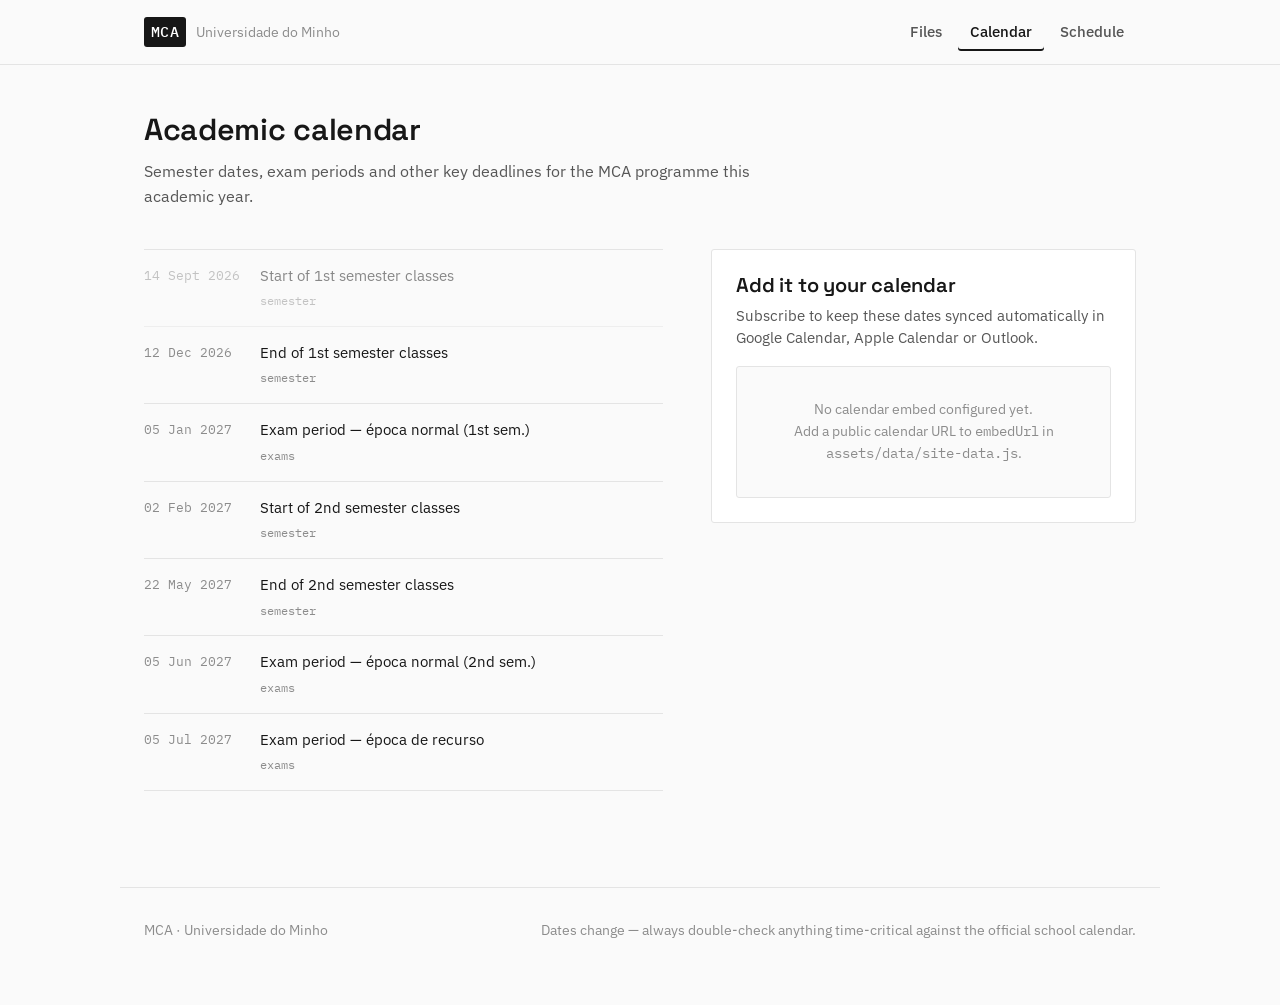
==== calendar.html @ d2ee6ab4 "feat: initial commit what :  - started the repo with initial code  why :  - so that the main bas" ====
<!doctype html>
<html lang="en">
<head>
<meta charset="utf-8">
<meta name="viewport" content="width=device-width, initial-scale=1">
<title>Calendar · MCA</title>
<meta name="description" content="Key academic dates for the MCA programme at Universidade do Minho.">
<link rel="stylesheet" href="assets/style.css">
</head>
<body>

<header class="topbar">
  <div class="topbar-inner">
    <a class="brand" href="index.html">
      <span class="brand-mark">MCA</span>
      <span class="brand-name">Universidade do Minho</span>
    </a>
    <nav aria-label="Primary">
      <ul class="nav-links">
        <li><a href="index.html">Files</a></li>
        <li><a href="calendar.html">Calendar</a></li>
        <li><a href="schedule.html">Schedule</a></li>
      </ul>
    </nav>
  </div>
</header>

<main>
  <div class="page-head">
    <h1>Academic calendar</h1>
    <p>Semester dates, exam periods and other key deadlines for the MCA programme this academic year.</p>
  </div>

  <div class="layout-split">
    <div>
      <div class="date-list" id="date-list-root" aria-label="Key dates"></div>
    </div>

    <aside class="embed-card">
      <h2>Add it to your calendar</h2>
      <p>Subscribe to keep these dates synced automatically in Google Calendar, Apple Calendar or Outlook.</p>
      <div class="embed-slot" id="calendar-embed-slot"></div>
    </aside>
  </div>
</main>

<footer class="site-footer">
  <span>MCA · Universidade do Minho</span>
  <span>Dates change — always double-check anything time-critical against the official school calendar.</span>
</footer>

<script src="assets/data/site-data.js"></script>
<script src="assets/main.js"></script>
</body>
</html>
---- assets/style.css ----
/* ==========================================================================
   MCA @ Universidade do Minho — shared stylesheet
   Monochrome, content-first, docs-site aesthetic.
   ========================================================================== */

@import url('https://fonts.googleapis.com/css2?family=Space+Grotesk:wght@500;600;700&family=IBM+Plex+Sans:wght@400;500;600&family=IBM+Plex+Mono:wght@400;500&display=swap');

:root {
  /* Color */
  --paper: #fafafa;
  --surface: #ffffff;
  --ink: #171717;
  --ink-soft: #565656;
  --ink-faint: #8c8c8c;
  --line: #e4e4e4;
  --line-strong: #cfcfcf;
  --accent: #171717;
  --accent-contrast: #ffffff;
  --focus: #1a5fb4;

  /* Type */
  --font-display: 'Space Grotesk', 'IBM Plex Sans', sans-serif;
  --font-body: 'IBM Plex Sans', -apple-system, BlinkMacSystemFont, sans-serif;
  --font-mono: 'IBM Plex Mono', ui-monospace, SFMono-Regular, Menlo, monospace;

  /* Layout */
  --content-width: 760px;
  --wide-width: 1040px;
  --nav-height: 64px;
  --radius: 3px;
}

* {
  box-sizing: border-box;
}

html {
  -webkit-text-size-adjust: 100%;
}

body {
  margin: 0;
  background: var(--paper);
  color: var(--ink);
  font-family: var(--font-body);
  font-size: 16px;
  line-height: 1.55;
  -webkit-font-smoothing: antialiased;
}

h1, h2, h3 {
  font-family: var(--font-display);
  font-weight: 600;
  line-height: 1.15;
  margin: 0;
  letter-spacing: -0.01em;
}

h1 { font-size: 1.9rem; }
h2 { font-size: 1.25rem; }
h3 { font-size: 1rem; }

p {
  margin: 0 0 1em;
  color: var(--ink-soft);
  max-width: 62ch;
}

a {
  color: var(--ink);
  text-decoration-color: var(--line-strong);
  text-underline-offset: 3px;
}

a:hover {
  text-decoration-color: currentColor;
}

a:focus-visible,
button:focus-visible,
[tabindex]:focus-visible {
  outline: 2px solid var(--focus);
  outline-offset: 2px;
}

button {
  font-family: inherit;
}

code, .mono {
  font-family: var(--font-mono);
}

@media (prefers-reduced-motion: reduce) {
  * {
    animation-duration: 0.001ms !important;
    animation-iteration-count: 1 !important;
    transition-duration: 0.001ms !important;
  }
}

/* ---------------------------------------------------------------------- */
/* Top navigation                                                          */
/* ---------------------------------------------------------------------- */

.topbar {
  position: sticky;
  top: 0;
  z-index: 20;
  background: rgba(250, 250, 250, 0.92);
  backdrop-filter: saturate(180%) blur(6px);
  border-bottom: 1px solid var(--line);
}

.topbar-inner {
  max-width: var(--wide-width);
  margin: 0 auto;
  height: var(--nav-height);
  padding: 0 24px;
  display: flex;
  align-items: center;
  justify-content: space-between;
  gap: 24px;
}

.brand {
  display: flex;
  align-items: baseline;
  gap: 10px;
  text-decoration: none;
  color: var(--ink);
  white-space: nowrap;
}

.brand-mark {
  font-family: var(--font-mono);
  font-weight: 500;
  font-size: 0.95rem;
  background: var(--ink);
  color: var(--accent-contrast);
  padding: 3px 7px;
  border-radius: var(--radius);
  letter-spacing: 0.02em;
}

.brand-name {
  font-size: 0.85rem;
  color: var(--ink-faint);
  display: none;
}

@media (min-width: 560px) {
  .brand-name { display: inline; }
}

.nav-links {
  display: flex;
  gap: 4px;
  list-style: none;
  margin: 0;
  padding: 0;
}

.nav-links a {
  display: block;
  padding: 8px 12px;
  font-size: 0.92rem;
  font-weight: 500;
  color: var(--ink-soft);
  text-decoration: none;
  border-radius: var(--radius);
}

.nav-links a:hover {
  color: var(--ink);
  background: var(--line);
}

.nav-links a[aria-current="page"] {
  color: var(--ink);
  box-shadow: inset 0 -2px 0 var(--ink);
}

/* ---------------------------------------------------------------------- */
/* Page shell                                                              */
/* ---------------------------------------------------------------------- */

main {
  max-width: var(--wide-width);
  margin: 0 auto;
  padding: 48px 24px 96px;
}

.page-head {
  max-width: var(--content-width);
  margin-bottom: 40px;
}

.page-head h1 {
  margin-bottom: 10px;
}

.page-head p {
  margin: 0;
  font-size: 1.02rem;
}

.section-divider {
  border: none;
  border-top: 1px solid var(--line);
  margin: 40px 0;
}

footer.site-footer {
  max-width: var(--wide-width);
  margin: 0 auto;
  padding: 32px 24px 64px;
  color: var(--ink-faint);
  font-size: 0.85rem;
  display: flex;
  flex-wrap: wrap;
  gap: 8px 16px;
  justify-content: space-between;
  border-top: 1px solid var(--line);
}

footer.site-footer a {
  color: var(--ink-faint);
}

/* ---------------------------------------------------------------------- */
/* Buttons                                                                 */
/* ---------------------------------------------------------------------- */

.btn {
  display: inline-flex;
  align-items: center;
  gap: 8px;
  padding: 11px 18px;
  border-radius: var(--radius);
  font-size: 0.95rem;
  font-weight: 500;
  text-decoration: none;
  border: 1px solid var(--ink);
  cursor: pointer;
  transition: background 0.15s ease, color 0.15s ease;
}

.btn-primary {
  background: var(--ink);
  color: var(--accent-contrast);
}

.btn-primary:hover {
  background: #333;
}

.btn-secondary {
  background: transparent;
  color: var(--ink);
  border-color: var(--line-strong);
}

.btn-secondary:hover {
  border-color: var(--ink);
  background: var(--surface);
}

/* ---------------------------------------------------------------------- */
/* Year switch (segmented control)                                        */
/* ---------------------------------------------------------------------- */

.year-switch {
  display: inline-flex;
  border: 1px solid var(--line-strong);
  border-radius: var(--radius);
  overflow: hidden;
  flex-shrink: 0;
}

.year-switch button {
  background: var(--surface);
  border: none;
  padding: 8px 16px;
  font-size: 0.88rem;
  font-weight: 500;
  color: var(--ink-soft);
  cursor: pointer;
}

.year-switch button + button {
  border-left: 1px solid var(--line-strong);
}

.year-switch button[aria-pressed="true"] {
  background: var(--ink);
  color: var(--accent-contrast);
}

.page-head-row {
  display: flex;
  align-items: flex-end;
  justify-content: space-between;
  gap: 20px;
  flex-wrap: wrap;
}

/* ---------------------------------------------------------------------- */
/* Files page                                                              */
/* ---------------------------------------------------------------------- */

.semester-block + .semester-block {
  margin-top: 36px;
}

.semester-title {
  font-family: var(--font-mono);
  font-size: 0.8rem;
  text-transform: none;
  color: var(--ink-faint);
  letter-spacing: 0.03em;
  margin-bottom: 14px;
  padding-bottom: 8px;
  border-bottom: 1px solid var(--line);
}

.subject {
  border-bottom: 1px solid var(--line);
}

.subject-toggle {
  width: 100%;
  display: flex;
  align-items: center;
  justify-content: space-between;
  gap: 16px;
  background: none;
  border: none;
  padding: 16px 4px;
  text-align: left;
  cursor: pointer;
  color: var(--ink);
}

.subject-toggle:hover .subject-name {
  color: var(--ink);
}

.subject-name {
  font-family: var(--font-display);
  font-weight: 600;
  font-size: 1rem;
}

.subject-meta {
  display: flex;
  align-items: center;
  gap: 12px;
  color: var(--ink-faint);
  font-size: 0.82rem;
  font-family: var(--font-mono);
}

.subject-chevron {
  width: 9px;
  height: 9px;
  border-right: 1.5px solid var(--ink-faint);
  border-bottom: 1.5px solid var(--ink-faint);
  transform: rotate(-45deg);
  transition: transform 0.18s ease;
  flex-shrink: 0;
}

.subject[data-open="true"] .subject-chevron {
  transform: rotate(45deg);
}

.subject-files {
  overflow: hidden;
  max-height: 0;
  transition: max-height 0.22s ease;
}

.subject[data-open="true"] .subject-files {
  max-height: 1200px;
}

.file-row {
  display: flex;
  align-items: center;
  gap: 14px;
  padding: 10px 4px 10px 4px;
  text-decoration: none;
  color: var(--ink);
  border-top: 1px solid var(--line);
}

.file-row:hover {
  background: var(--surface);
}

.file-ext {
  font-family: var(--font-mono);
  font-size: 0.72rem;
  color: var(--ink-faint);
  border: 1px solid var(--line-strong);
  border-radius: var(--radius);
  padding: 2px 6px;
  flex-shrink: 0;
  min-width: 38px;
  text-align: center;
}

.file-name {
  flex: 1;
  font-size: 0.94rem;
}

.file-size {
  font-family: var(--font-mono);
  font-size: 0.78rem;
  color: var(--ink-faint);
  flex-shrink: 0;
}

.empty-state {
  border: 1px dashed var(--line-strong);
  border-radius: var(--radius);
  padding: 40px 28px;
  color: var(--ink-soft);
  max-width: var(--content-width);
}

.empty-state h3 {
  margin-bottom: 8px;
}

.empty-state p:last-child {
  margin-bottom: 0;
}

/* ---------------------------------------------------------------------- */
/* Calendar page                                                          */
/* ---------------------------------------------------------------------- */

.layout-split {
  display: grid;
  grid-template-columns: 1fr;
  gap: 48px;
}

@media (min-width: 860px) {
  .layout-split {
    grid-template-columns: 1.1fr 0.9fr;
  }
}

.date-list {
  border-top: 1px solid var(--line);
}

.date-row {
  display: flex;
  gap: 20px;
  padding: 14px 0;
  border-bottom: 1px solid var(--line);
}

.date-row time {
  font-family: var(--font-mono);
  font-size: 0.82rem;
  color: var(--ink-faint);
  flex-shrink: 0;
  width: 96px;
  padding-top: 2px;
}

.date-row .date-label {
  font-size: 0.95rem;
}

.date-row .date-tag {
  display: inline-block;
  margin-top: 4px;
  font-size: 0.74rem;
  font-family: var(--font-mono);
  color: var(--ink-faint);
}

.embed-card {
  border: 1px solid var(--line);
  border-radius: var(--radius);
  background: var(--surface);
  padding: 24px;
  height: fit-content;
}

.embed-card h2 {
  margin-bottom: 8px;
}

.embed-card p {
  font-size: 0.92rem;
}

.embed-slot {
  margin-top: 16px;
  border: 1px solid var(--line);
  border-radius: var(--radius);
  overflow: hidden;
  background: var(--paper);
}

.embed-slot iframe {
  display: block;
  width: 100%;
  height: 420px;
  border: none;
}

.embed-placeholder {
  padding: 32px 20px;
  text-align: center;
  color: var(--ink-faint);
  font-size: 0.88rem;
}

/* ---------------------------------------------------------------------- */
/* Schedule page                                                          */
/* ---------------------------------------------------------------------- */

.schedule-cta {
  display: flex;
  align-items: center;
  gap: 16px;
  flex-wrap: wrap;
  margin-bottom: 28px;
}

.device-frame {
  border: 1px solid var(--line);
  border-radius: 6px;
  background: var(--surface);
  overflow: hidden;
}

.device-frame-bar {
  display: flex;
  align-items: center;
  gap: 6px;
  padding: 10px 12px;
  border-bottom: 1px solid var(--line);
}

.device-frame-bar span {
  width: 8px;
  height: 8px;
  border-radius: 50%;
  background: var(--line-strong);
}

.device-frame-url {
  margin-left: 8px;
  font-family: var(--font-mono);
  font-size: 0.76rem;
  color: var(--ink-faint);
}

.device-frame iframe {
  width: 100%;
  height: 720px;
  border: none;
  display: block;
}

.frame-note {
  margin-top: 12px;
  font-size: 0.85rem;
  color: var(--ink-faint);
}

.steps-list {
  list-style: none;
  margin: 0;
  padding: 0;
  counter-reset: step;
  max-width: var(--content-width);
}

.steps-list li {
  counter-increment: step;
  position: relative;
  padding: 0 0 20px 36px;
  border-left: 1px solid var(--line);
  margin-left: 10px;
  color: var(--ink-soft);
  font-size: 0.94rem;
}

.steps-list li:last-child {
  border-left-color: transparent;
  padding-bottom: 0;
}

.steps-list li::before {
  content: counter(step);
  position: absolute;
  left: -10px;
  top: -2px;
  width: 20px;
  height: 20px;
  border-radius: 50%;
  background: var(--paper);
  border: 1px solid var(--line-strong);
  color: var(--ink);
  font-family: var(--font-mono);
  font-size: 0.72rem;
  display: flex;
  align-items: center;
  justify-content: center;
}

.steps-list strong {
  color: var(--ink);
}

/* ---------------------------------------------------------------------- */
/* Utility                                                                 */
/* ---------------------------------------------------------------------- */

.visually-hidden {
  position: absolute;
  width: 1px;
  height: 1px;
  overflow: hidden;
  clip: rect(0 0 0 0);
  white-space: nowrap;
}

.external-icon {
  font-size: 0.8em;
}
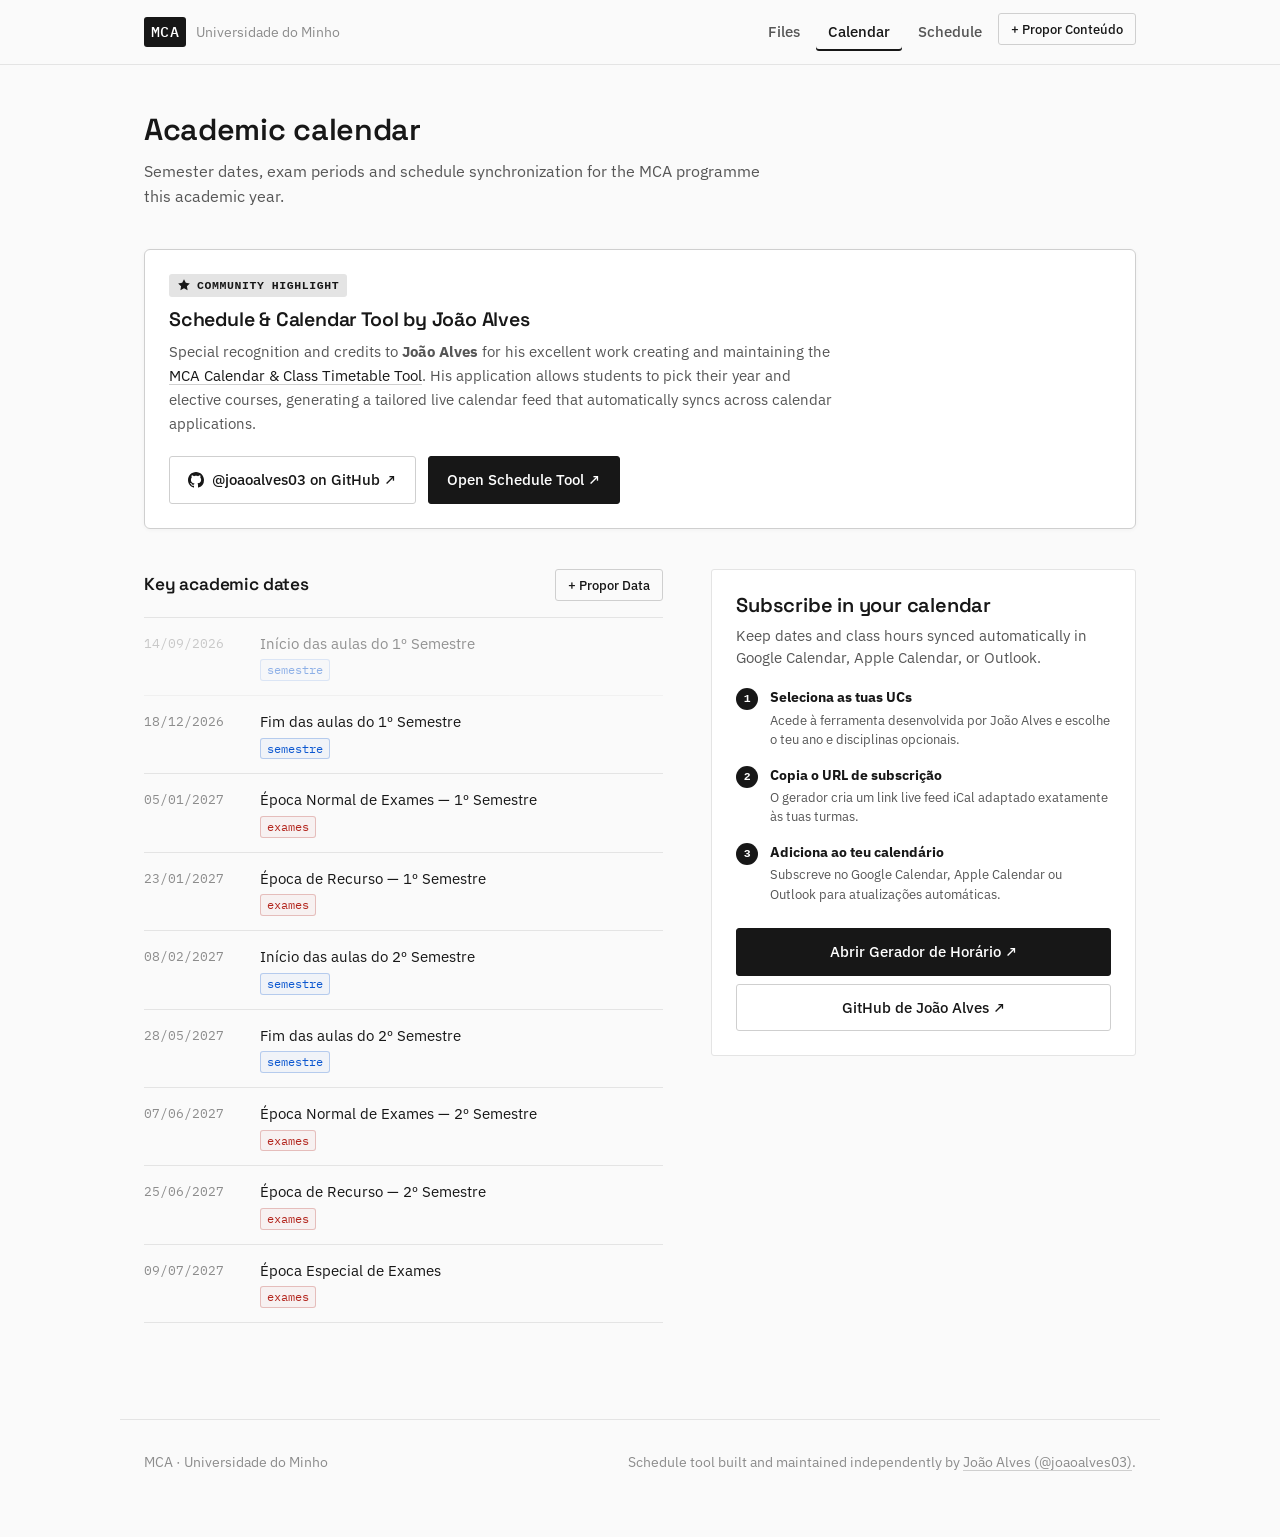
==== commit 91f9699d: "feat: restructure study materials, polish UI, credit João Alves and configure PR contribution rules" ====
--- a/calendar.html
+++ b/calendar.html
@@ -4,7 +4,8 @@
 <meta charset="utf-8">
 <meta name="viewport" content="width=device-width, initial-scale=1">
 <title>Calendar · MCA</title>
-<meta name="description" content="Key academic dates for the MCA programme at Universidade do Minho.">
+<meta name="description" content="Key academic dates and schedule subscription for the MCA programme at Universidade do Minho.">
+<link rel="icon" type="image/svg+xml" href="assets/favicon.svg">
 <link rel="stylesheet" href="assets/style.css">
 </head>
 <body>
@@ -20,6 +21,7 @@
         <li><a href="index.html">Files</a></li>
         <li><a href="calendar.html">Calendar</a></li>
         <li><a href="schedule.html">Schedule</a></li>
+        <li><button type="button" class="btn btn-secondary btn-sm nav-contribute-btn" data-open-contribute="date">+ Propor Conteúdo</button></li>
       </ul>
     </nav>
   </div>
@@ -28,17 +30,51 @@
 <main>
   <div class="page-head">
     <h1>Academic calendar</h1>
-    <p>Semester dates, exam periods and other key deadlines for the MCA programme this academic year.</p>
+    <p>Semester dates, exam periods and schedule synchronization for the MCA programme this academic year.</p>
   </div>
+
+  <section class="credit-banner" aria-label="Credits and Tools">
+    <div class="credit-badge">
+      <svg width="14" height="14" viewBox="0 0 24 24" fill="currentColor" aria-hidden="true">
+        <path d="M12 2l3.09 6.26L22 9.27l-5 4.87 1.18 6.88L12 17.77l-6.18 3.25L7 14.14 2 9.27l6.91-1.01L12 2z"/>
+      </svg>
+      <span>Community Highlight</span>
+    </div>
+    <div class="credit-body">
+      <div class="credit-text">
+        <h2>Schedule &amp; Calendar Tool by João Alves</h2>
+        <p>
+          Special recognition and credits to <strong>João Alves</strong> for his excellent work creating and maintaining the 
+          <a href="https://mca.jalves.dev/calendar" target="_blank" rel="noopener">MCA Calendar &amp; Class Timetable Tool</a>. 
+          His application allows students to pick their year and elective courses, generating a tailored live calendar feed that automatically syncs across calendar applications.
+        </p>
+      </div>
+      <div class="credit-actions">
+        <a class="btn btn-secondary github-btn" href="https://github.com/joaoalves03" target="_blank" rel="noopener">
+          <svg class="github-icon" viewBox="0 0 24 24" width="16" height="16" fill="currentColor" aria-hidden="true">
+            <path d="M12 0C5.37 0 0 5.37 0 12c0 5.31 3.435 9.795 8.205 11.385.6.105.825-.255.825-.57 0-.285-.015-1.23-.015-2.235-3.015.555-3.795-.735-4.035-1.41-.135-.345-.72-1.41-1.23-1.695-.42-.225-1.02-.78-.015-.795.945-.015 1.62.87 1.845 1.23 1.08 1.815 2.805 1.305 3.495.99.105-.78.42-1.305.765-1.605-2.67-.3-5.46-1.335-5.46-5.925 0-1.305.465-2.385 1.23-3.225-.12-.3-.54-1.53.12-3.18 0 0 1.005-.315 3.3 1.23.96-.27 1.98-.405 3-.405s2.04.135 3 .405c2.295-1.56 3.3-1.23 3.3-1.23.66 1.65.24 2.88.12 3.18.765.84 1.23 1.905 1.23 3.225 0 4.605-2.805 5.625-5.475 5.925.435.375.81 1.095.81 2.22 0 1.605-.015 2.895-.015 3.3 0 .315.225.69.825.57A12.02 12.02 0 0024 12c0-6.63-5.37-12-12-12z"/>
+          </svg>
+          <span>@joaoalves03 on GitHub ↗</span>
+        </a>
+        <a class="btn btn-primary" href="schedule.html">
+          <span>Open Schedule Tool ↗</span>
+        </a>
+      </div>
+    </div>
+  </section>
 
   <div class="layout-split">
     <div>
+      <div style="display:flex; justify-content:space-between; align-items:center; margin-bottom:16px;">
+        <h2 class="section-subtitle" style="margin-bottom:0;">Key academic dates</h2>
+        <button type="button" class="btn btn-secondary btn-sm" data-open-contribute="date">+ Propor Data</button>
+      </div>
       <div class="date-list" id="date-list-root" aria-label="Key dates"></div>
     </div>
 
     <aside class="embed-card">
-      <h2>Add it to your calendar</h2>
-      <p>Subscribe to keep these dates synced automatically in Google Calendar, Apple Calendar or Outlook.</p>
+      <h2>Subscribe in your calendar</h2>
+      <p>Keep dates and class hours synced automatically in Google Calendar, Apple Calendar, or Outlook.</p>
       <div class="embed-slot" id="calendar-embed-slot"></div>
     </aside>
   </div>
@@ -46,7 +82,7 @@
 
 <footer class="site-footer">
   <span>MCA · Universidade do Minho</span>
-  <span>Dates change — always double-check anything time-critical against the official school calendar.</span>
+  <span>Schedule tool built and maintained independently by <a href="https://github.com/joaoalves03" target="_blank" rel="noopener">João Alves (@joaoalves03)</a>.</span>
 </footer>
 
 <script src="assets/data/site-data.js"></script>
--- a/assets/style.css
+++ b/assets/style.css
@@ -266,6 +266,11 @@
   background: var(--surface);
 }
 
+.btn-sm {
+  padding: 6px 12px;
+  font-size: 0.84rem;
+}
+
 /* ---------------------------------------------------------------------- */
 /* Year switch (segmented control)                                        */
 /* ---------------------------------------------------------------------- */
@@ -305,23 +310,109 @@
   flex-wrap: wrap;
 }
 
+.files-controls {
+  display: flex;
+  flex-wrap: wrap;
+  gap: 12px;
+  align-items: center;
+  justify-content: space-between;
+  margin-top: 24px;
+}
+
+.search-box {
+  position: relative;
+  flex: 1 1 260px;
+  max-width: 440px;
+}
+
+.search-box input {
+  width: 100%;
+  padding: 8px 36px 8px 36px;
+  border: 1px solid var(--line-strong);
+  border-radius: var(--radius);
+  background: var(--surface);
+  color: var(--ink);
+  font-family: var(--font-body);
+  font-size: 0.9rem;
+  transition: border-color 0.15s ease, box-shadow 0.15s ease;
+}
+
+.search-box input:focus {
+  border-color: var(--ink);
+  outline: none;
+  box-shadow: 0 0 0 2px rgba(23, 23, 23, 0.08);
+}
+
+.search-icon {
+  position: absolute;
+  left: 11px;
+  top: 50%;
+  transform: translateY(-50%);
+  color: var(--ink-faint);
+  pointer-events: none;
+}
+
+.clear-search-btn {
+  position: absolute;
+  right: 10px;
+  top: 50%;
+  transform: translateY(-50%);
+  background: none;
+  border: none;
+  color: var(--ink-faint);
+  font-size: 0.9rem;
+  cursor: pointer;
+  padding: 4px;
+  border-radius: 50%;
+}
+
+.clear-search-btn:hover {
+  color: var(--ink);
+}
+
+.controls-actions {
+  display: flex;
+  align-items: center;
+  gap: 10px;
+}
+
+.search-status {
+  margin-top: 14px;
+  font-size: 0.86rem;
+  color: var(--ink-soft);
+  display: flex;
+  align-items: center;
+  gap: 12px;
+}
+
+.btn-clear-inline {
+  background: none;
+  border: none;
+  text-decoration: underline;
+  color: var(--ink);
+  font-size: 0.84rem;
+  cursor: pointer;
+  padding: 0;
+}
+
 /* ---------------------------------------------------------------------- */
 /* Files page                                                              */
 /* ---------------------------------------------------------------------- */
 
 .semester-block + .semester-block {
-  margin-top: 36px;
+  margin-top: 40px;
 }
 
 .semester-title {
   font-family: var(--font-mono);
-  font-size: 0.8rem;
-  text-transform: none;
-  color: var(--ink-faint);
-  letter-spacing: 0.03em;
+  font-size: 0.82rem;
+  font-weight: 600;
+  text-transform: uppercase;
+  color: var(--ink-soft);
+  letter-spacing: 0.05em;
   margin-bottom: 14px;
   padding-bottom: 8px;
-  border-bottom: 1px solid var(--line);
+  border-bottom: 1px solid var(--line-strong);
 }
 
 .subject {
@@ -336,7 +427,7 @@
   gap: 16px;
   background: none;
   border: none;
-  padding: 16px 4px;
+  padding: 16px 4px 12px;
   text-align: left;
   cursor: pointer;
   color: var(--ink);
@@ -344,12 +435,30 @@
 
 .subject-toggle:hover .subject-name {
   color: var(--ink);
+}
+
+.subject-title-area {
+  display: flex;
+  align-items: center;
+  gap: 10px;
+  flex-wrap: wrap;
+}
+
+.subject-code-pill {
+  font-family: var(--font-mono);
+  font-size: 0.72rem;
+  font-weight: 600;
+  padding: 2px 7px;
+  background: var(--line);
+  color: var(--ink);
+  border-radius: var(--radius);
+  letter-spacing: 0.04em;
 }
 
 .subject-name {
   font-family: var(--font-display);
   font-weight: 600;
-  font-size: 1rem;
+  font-size: 1.02rem;
 }
 
 .subject-meta {
@@ -375,24 +484,67 @@
   transform: rotate(45deg);
 }
 
+.subject-desc {
+  margin: 0 0 14px 4px;
+  font-size: 0.88rem;
+  color: var(--ink-faint);
+  max-width: 70ch;
+  line-height: 1.45;
+}
+
 .subject-files {
   overflow: hidden;
   max-height: 0;
-  transition: max-height 0.22s ease;
+  transition: max-height 0.25s ease;
 }
 
 .subject[data-open="true"] .subject-files {
-  max-height: 1200px;
+  max-height: none;
+  padding-bottom: 16px;
+}
+
+.category-section {
+  margin-top: 14px;
+  border-top: 1px dashed var(--line);
+  padding-top: 8px;
+}
+
+.category-section:first-child {
+  border-top: none;
+  padding-top: 0;
+  margin-top: 0;
+}
+
+.category-heading {
+  font-family: var(--font-mono);
+  font-size: 0.74rem;
+  font-weight: 600;
+  text-transform: uppercase;
+  letter-spacing: 0.05em;
+  color: var(--ink-faint);
+  padding: 6px 4px 4px;
+}
+
+.category-count {
+  font-weight: 400;
+  opacity: 0.8;
+}
+
+.category-files {
+  display: flex;
+  flex-direction: column;
 }
 
 .file-row {
   display: flex;
   align-items: center;
   gap: 14px;
-  padding: 10px 4px 10px 4px;
+  padding: 9px 6px;
   text-decoration: none;
   color: var(--ink);
   border-top: 1px solid var(--line);
+  border-radius: var(--radius);
+  transition: background 0.12s ease;
 }
 
 .file-row:hover {
@@ -402,18 +554,62 @@
 .file-ext {
   font-family: var(--font-mono);
   font-size: 0.72rem;
-  color: var(--ink-faint);
+  font-weight: 500;
+  color: var(--ink-soft);
   border: 1px solid var(--line-strong);
   border-radius: var(--radius);
   padding: 2px 6px;
   flex-shrink: 0;
-  min-width: 38px;
+  min-width: 44px;
   text-align: center;
+  text-transform: uppercase;
+}
+
+.file-ext.ext-pdf {
+  color: #b3261e;
+  border-color: rgba(179, 38, 30, 0.25);
+  background: rgba(179, 38, 30, 0.04);
+}
+
+.file-ext.ext-zip {
+  color: #b26a00;
+  border-color: rgba(178, 106, 0, 0.25);
+  background: rgba(178, 106, 0, 0.04);
+}
+
+.file-ext.ext-c, .file-ext.ext-cpp, .file-ext.ext-cu, .file-ext.ext-h {
+  color: #0b57d0;
+  border-color: rgba(11, 87, 208, 0.25);
+  background: rgba(11, 87, 208, 0.04);
+}
+
+.file-ext.ext-py, .file-ext.ext-ipynb {
+  color: #1b806a;
+  border-color: rgba(27, 128, 106, 0.25);
+  background: rgba(27, 128, 106, 0.04);
+}
+
+.file-ext.ext-m {
+  color: #d9531e;
+  border-color: rgba(217, 83, 30, 0.25);
+  background: rgba(217, 83, 30, 0.04);
 }
 
 .file-name {
   flex: 1;
-  font-size: 0.94rem;
+  font-size: 0.92rem;
+  word-break: break-word;
+}
+
+.file-category-badge {
+  font-family: var(--font-mono);
+  font-size: 0.68rem;
+  color: var(--ink-faint);
+  background: var(--paper);
+  border: 1px solid var(--line);
+  border-radius: var(--radius);
+  padding: 1px 6px;
+  white-space: nowrap;
 }
 
 .file-size {
@@ -421,6 +617,19 @@
   font-size: 0.78rem;
   color: var(--ink-faint);
   flex-shrink: 0;
+}
+
+.file-download-icon {
+  font-size: 0.88rem;
+  color: var(--ink-faint);
+  opacity: 0;
+  transition: opacity 0.15s ease, transform 0.15s ease;
+  flex-shrink: 0;
+}
+
+.file-row:hover .file-download-icon {
+  opacity: 1;
+  transform: translateY(1px);
 }
 
 .empty-state {
@@ -429,6 +638,7 @@
   padding: 40px 28px;
   color: var(--ink-soft);
   max-width: var(--content-width);
+  margin-top: 24px;
 }
 
 .empty-state h3 {
@@ -440,8 +650,94 @@
 }
 
 /* ---------------------------------------------------------------------- */
-/* Calendar page                                                          */
-/* ---------------------------------------------------------------------- */
+/* Calendar page & Community Credits                                      */
+/* ---------------------------------------------------------------------- */
+
+.credit-banner {
+  border: 1px solid var(--line-strong);
+  border-radius: 6px;
+  background: var(--surface);
+  padding: 24px;
+  margin-bottom: 40px;
+  box-shadow: 0 1px 4px rgba(0, 0, 0, 0.04);
+}
+
+.credit-badge {
+  display: inline-flex;
+  align-items: center;
+  gap: 6px;
+  font-family: var(--font-mono);
+  font-size: 0.72rem;
+  font-weight: 600;
+  text-transform: uppercase;
+  letter-spacing: 0.05em;
+  background: var(--line);
+  color: var(--ink);
+  padding: 3px 8px;
+  border-radius: var(--radius);
+  margin-bottom: 12px;
+}
+
+.credit-body {
+  display: flex;
+  flex-direction: column;
+  gap: 16px;
+}
+
+.credit-text h2 {
+  font-size: 1.22rem;
+  margin-bottom: 8px;
+}
+
+.credit-text p {
+  margin: 0;
+  font-size: 0.94rem;
+  line-height: 1.6;
+  max-width: 75ch;
+}
+
+.credit-actions {
+  display: flex;
+  flex-wrap: wrap;
+  align-items: center;
+  gap: 12px;
+  margin-top: 4px;
+}
+
+.github-btn {
+  display: inline-flex;
+  align-items: center;
+  gap: 8px;
+}
+
+.github-icon {
+  flex-shrink: 0;
+}
+
+.author-attribution {
+  display: inline-flex;
+  align-items: center;
+  gap: 8px;
+  font-size: 0.88rem;
+  color: var(--ink-faint);
+  margin-bottom: 12px;
+  flex-wrap: wrap;
+}
+
+.github-link-inline {
+  display: inline-flex;
+  align-items: center;
+  gap: 5px;
+  font-weight: 500;
+  color: var(--ink);
+  text-decoration: underline;
+  text-underline-offset: 3px;
+}
+
+.section-subtitle {
+  font-size: 1.08rem;
+  margin-bottom: 16px;
+}
 
 .layout-split {
   display: grid;
@@ -482,9 +778,24 @@
 .date-row .date-tag {
   display: inline-block;
   margin-top: 4px;
-  font-size: 0.74rem;
-  font-family: var(--font-mono);
-  color: var(--ink-faint);
+  font-size: 0.72rem;
+  font-family: var(--font-mono);
+  color: var(--ink-faint);
+  padding: 1px 6px;
+  border-radius: var(--radius);
+  border: 1px solid var(--line);
+}
+
+.date-row .date-tag-semestre {
+  color: #0b57d0;
+  border-color: rgba(11, 87, 208, 0.25);
+  background: rgba(11, 87, 208, 0.04);
+}
+
+.date-row .date-tag-exames {
+  color: #b3261e;
+  border-color: rgba(179, 38, 30, 0.25);
+  background: rgba(179, 38, 30, 0.04);
 }
 
 .embed-card {
@@ -505,24 +816,66 @@
 
 .embed-slot {
   margin-top: 16px;
-  border: 1px solid var(--line);
-  border-radius: var(--radius);
-  overflow: hidden;
-  background: var(--paper);
-}
-
-.embed-slot iframe {
+}
+
+.calendar-subscription-card {
+  display: flex;
+  flex-direction: column;
+  gap: 18px;
+}
+
+.sub-steps {
+  display: flex;
+  flex-direction: column;
+  gap: 14px;
+}
+
+.sub-step {
+  display: flex;
+  gap: 12px;
+  align-items: flex-start;
+}
+
+.sub-step-num {
+  width: 22px;
+  height: 22px;
+  border-radius: 50%;
+  background: var(--ink);
+  color: var(--accent-contrast);
+  font-family: var(--font-mono);
+  font-size: 0.72rem;
+  font-weight: 600;
+  display: flex;
+  align-items: center;
+  justify-content: center;
+  flex-shrink: 0;
+  margin-top: 2px;
+}
+
+.sub-step-text strong {
+  font-size: 0.9rem;
   display: block;
+  margin-bottom: 2px;
+  color: var(--ink);
+}
+
+.sub-step-text p {
+  font-size: 0.84rem;
+  margin: 0;
+  color: var(--ink-soft);
+  line-height: 1.45;
+}
+
+.sub-card-actions {
+  display: flex;
+  flex-direction: column;
+  gap: 8px;
+  margin-top: 6px;
+}
+
+.sub-card-actions .btn {
+  justify-content: center;
   width: 100%;
-  height: 420px;
-  border: none;
-}
-
-.embed-placeholder {
-  padding: 32px 20px;
-  text-align: center;
-  color: var(--ink-faint);
-  font-size: 0.88rem;
 }
 
 /* ---------------------------------------------------------------------- */
@@ -640,3 +993,276 @@
 .external-icon {
   font-size: 0.8em;
 }
+
+/* ---------------------------------------------------------------------- */
+/* Dark mode support                                                       */
+/* ---------------------------------------------------------------------- */
+
+@media (prefers-color-scheme: dark) {
+  :root {
+    --paper: #0f0f11;
+    --surface: #18181b;
+    --ink: #f4f4f5;
+    --ink-soft: #a1a1aa;
+    --ink-faint: #71717a;
+    --line: #27272a;
+    --line-strong: #3f3f46;
+    --accent: #f4f4f5;
+    --accent-contrast: #0f0f11;
+    --focus: #3b82f6;
+  }
+
+  .topbar {
+    background: rgba(15, 15, 17, 0.92);
+  }
+
+  .btn-primary:hover {
+    background: #e4e4e7;
+    color: #0f0f11;
+  }
+
+  .file-row:hover {
+    background: #202024;
+  }
+
+  .search-box input {
+    background: #18181b;
+    color: #f4f4f5;
+  }
+
+  .file-ext.ext-pdf {
+    color: #f87171;
+    border-color: rgba(248, 113, 113, 0.3);
+    background: rgba(248, 113, 113, 0.08);
+  }
+
+  .file-ext.ext-zip {
+    color: #fbbf24;
+    border-color: rgba(251, 191, 36, 0.3);
+    background: rgba(251, 191, 36, 0.08);
+  }
+
+  .file-ext.ext-c, .file-ext.ext-cpp, .file-ext.ext-cu, .file-ext.ext-h {
+    color: #60a5fa;
+    border-color: rgba(96, 165, 250, 0.3);
+    background: rgba(96, 165, 250, 0.08);
+  }
+
+  .file-ext.ext-py, .file-ext.ext-ipynb {
+    color: #34d399;
+    border-color: rgba(52, 211, 153, 0.3);
+    background: rgba(52, 211, 153, 0.08);
+  }
+
+  .file-ext.ext-m {
+    color: #fb923c;
+    border-color: rgba(251, 146, 60, 0.3);
+    background: rgba(251, 146, 60, 0.08);
+  }
+
+  .sub-step-num {
+    background: #f4f4f5;
+    color: #0f0f11;
+  }
+}
+
+/* ---------------------------------------------------------------------- */
+/* Contribution Modal & Navigation                                        */
+/* ---------------------------------------------------------------------- */
+
+.nav-contribute-btn {
+  border-radius: var(--radius);
+  cursor: pointer;
+  white-space: nowrap;
+}
+
+.modal-overlay {
+  position: fixed;
+  inset: 0;
+  z-index: 100;
+  background: rgba(0, 0, 0, 0.55);
+  backdrop-filter: blur(4px);
+  display: flex;
+  align-items: center;
+  justify-content: center;
+  padding: 20px;
+  animation: fadeIn 0.15s ease-out;
+}
+
+@keyframes fadeIn {
+  from { opacity: 0; }
+  to { opacity: 1; }
+}
+
+.modal-card {
+  background: var(--surface);
+  color: var(--ink);
+  border: 1px solid var(--line-strong);
+  border-radius: 8px;
+  width: 100%;
+  max-width: 540px;
+  max-height: 90vh;
+  overflow-y: auto;
+  box-shadow: 0 10px 30px rgba(0, 0, 0, 0.15);
+  animation: slideUp 0.18s ease-out;
+}
+
+@keyframes slideUp {
+  from { transform: translateY(12px); opacity: 0; }
+  to { transform: translateY(0); opacity: 1; }
+}
+
+.modal-header {
+  display: flex;
+  align-items: center;
+  justify-content: space-between;
+  padding: 20px 24px 16px;
+  border-bottom: 1px solid var(--line);
+}
+
+.modal-header h2 {
+  font-size: 1.2rem;
+  margin: 0;
+}
+
+.modal-close-btn {
+  background: none;
+  border: none;
+  color: var(--ink-faint);
+  font-size: 1.2rem;
+  cursor: pointer;
+  padding: 4px 8px;
+  border-radius: var(--radius);
+}
+
+.modal-close-btn:hover {
+  color: var(--ink);
+  background: var(--line);
+}
+
+.modal-content {
+  padding: 20px 24px 24px;
+}
+
+.modal-notice {
+  background: rgba(11, 87, 208, 0.06);
+  border: 1px solid rgba(11, 87, 208, 0.2);
+  border-radius: var(--radius);
+  padding: 12px 14px;
+  font-size: 0.85rem;
+  color: var(--ink-soft);
+  margin-bottom: 20px;
+  line-height: 1.5;
+}
+
+.modal-notice strong {
+  color: var(--ink);
+}
+
+.modal-tabs {
+  display: flex;
+  gap: 8px;
+  margin-bottom: 20px;
+  border-bottom: 1px solid var(--line);
+  padding-bottom: 12px;
+}
+
+.modal-tab-btn {
+  background: none;
+  border: 1px solid var(--line-strong);
+  border-radius: var(--radius);
+  padding: 7px 14px;
+  font-size: 0.85rem;
+  font-weight: 500;
+  color: var(--ink-soft);
+  cursor: pointer;
+  transition: background 0.12s ease, color 0.12s ease;
+}
+
+.modal-tab-btn.active {
+  background: var(--ink);
+  color: var(--accent-contrast);
+  border-color: var(--ink);
+}
+
+.form-row {
+  display: grid;
+  grid-template-columns: 1fr 1fr;
+  gap: 12px;
+  margin-bottom: 14px;
+}
+
+.form-group {
+  display: flex;
+  flex-direction: column;
+  gap: 6px;
+  margin-bottom: 14px;
+}
+
+.form-group label {
+  font-size: 0.84rem;
+  font-weight: 500;
+  color: var(--ink-soft);
+}
+
+.form-group select,
+.form-group input {
+  padding: 8px 10px;
+  border: 1px solid var(--line-strong);
+  border-radius: var(--radius);
+  background: var(--paper);
+  color: var(--ink);
+  font-family: inherit;
+  font-size: 0.88rem;
+}
+
+.form-group select:focus,
+.form-group input:focus {
+  border-color: var(--ink);
+  outline: none;
+}
+
+.target-folder-box {
+  background: var(--paper);
+  border: 1px solid var(--line);
+  border-radius: var(--radius);
+  padding: 10px 12px;
+  margin: 16px 0;
+  font-size: 0.82rem;
+}
+
+.target-folder-box .folder-label {
+  font-size: 0.76rem;
+  color: var(--ink-faint);
+  display: block;
+  margin-bottom: 4px;
+}
+
+.target-folder-box code {
+  color: var(--ink);
+  font-size: 0.82rem;
+  word-break: break-all;
+}
+
+.modal-actions {
+  display: flex;
+  flex-direction: column;
+  gap: 10px;
+  margin-top: 20px;
+}
+
+.modal-actions .btn {
+  justify-content: center;
+}
+
+.modal-alt-link {
+  text-align: center;
+  font-size: 0.82rem;
+  color: var(--ink-faint);
+}
+
+.modal-alt-link a {
+  color: var(--ink-soft);
+  text-decoration: underline;
+}
+
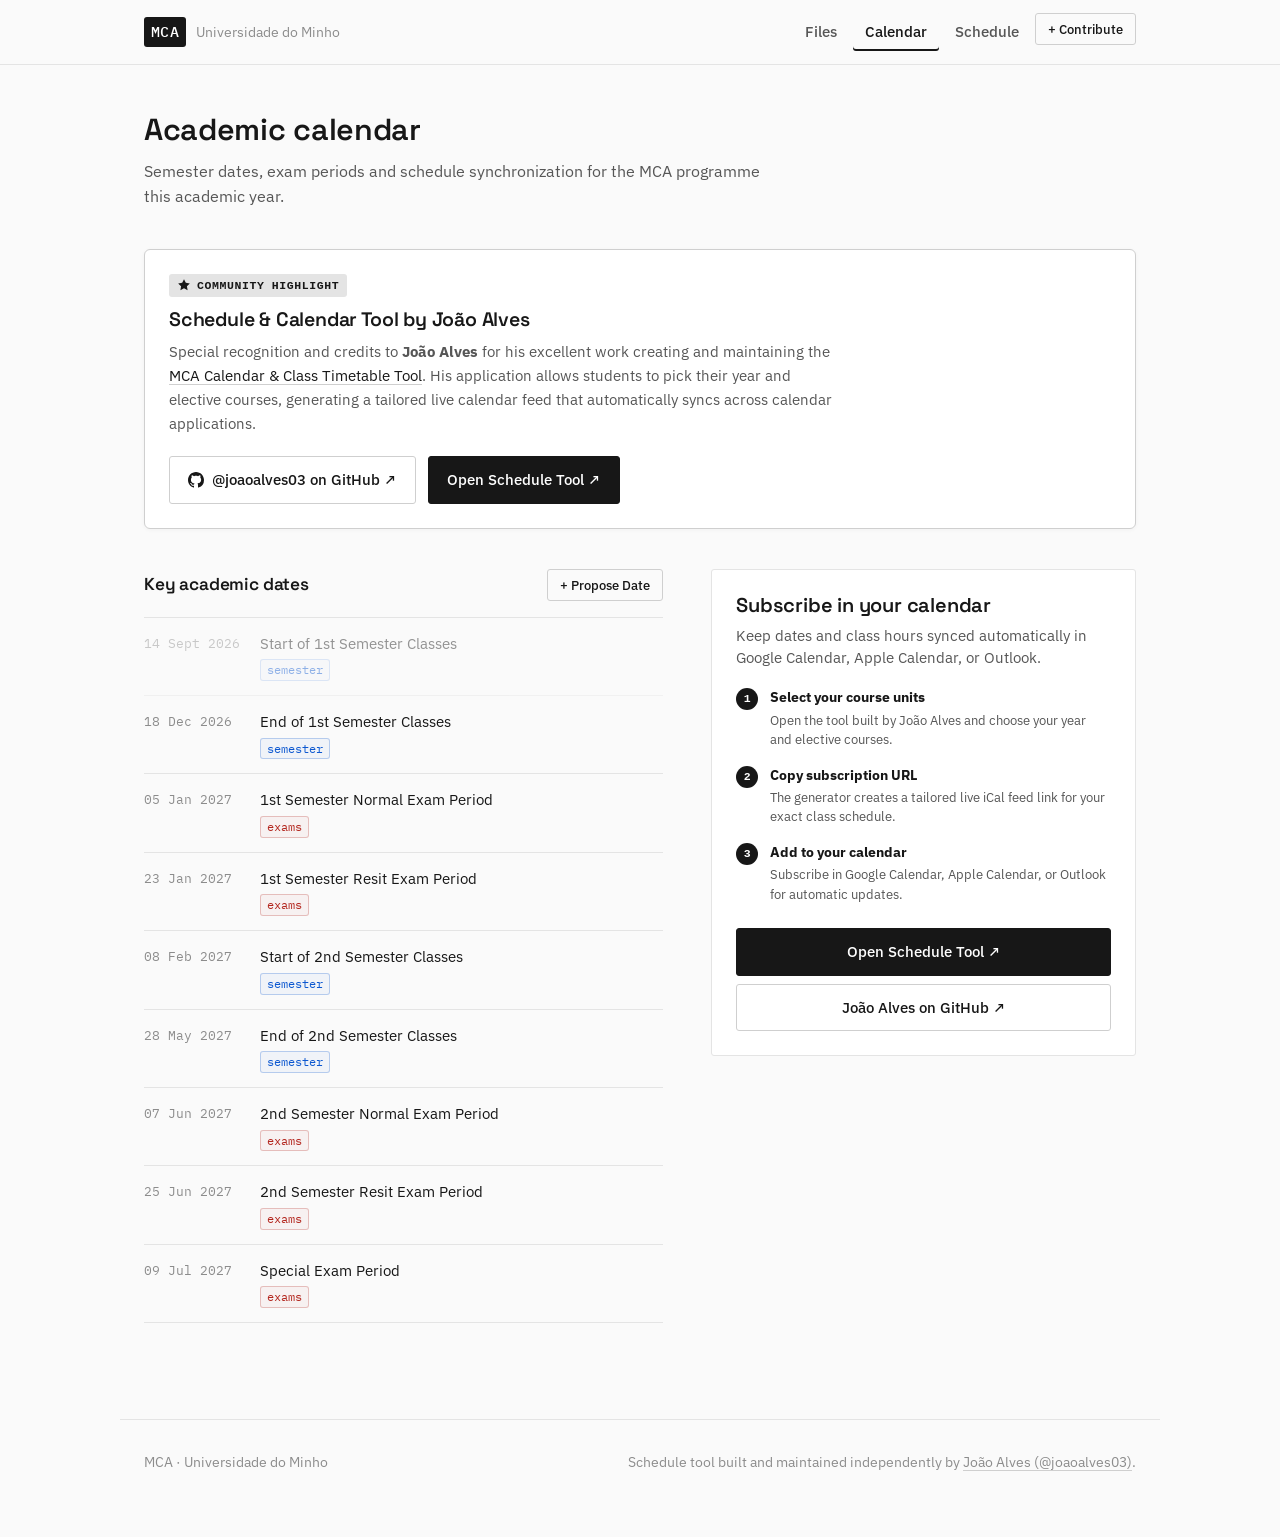
==== commit 43746a2b: "chore: translate repository documentation, UI, templates and site data to English" ====
--- a/calendar.html
+++ b/calendar.html
@@ -21,7 +21,7 @@
         <li><a href="index.html">Files</a></li>
         <li><a href="calendar.html">Calendar</a></li>
         <li><a href="schedule.html">Schedule</a></li>
-        <li><button type="button" class="btn btn-secondary btn-sm nav-contribute-btn" data-open-contribute="date">+ Propor Conteúdo</button></li>
+        <li><button type="button" class="btn btn-secondary btn-sm nav-contribute-btn" data-open-contribute="date">+ Contribute</button></li>
       </ul>
     </nav>
   </div>
@@ -67,7 +67,7 @@
     <div>
       <div style="display:flex; justify-content:space-between; align-items:center; margin-bottom:16px;">
         <h2 class="section-subtitle" style="margin-bottom:0;">Key academic dates</h2>
-        <button type="button" class="btn btn-secondary btn-sm" data-open-contribute="date">+ Propor Data</button>
+        <button type="button" class="btn btn-secondary btn-sm" data-open-contribute="date">+ Propose Date</button>
       </div>
       <div class="date-list" id="date-list-root" aria-label="Key dates"></div>
     </div>
--- a/assets/style.css
+++ b/assets/style.css
@@ -786,16 +786,39 @@
   border: 1px solid var(--line);
 }
 
-.date-row .date-tag-semestre {
+.date-row .date-tag-semestre,
+.date-row .date-tag-semester {
   color: #0b57d0;
   border-color: rgba(11, 87, 208, 0.25);
   background: rgba(11, 87, 208, 0.04);
 }
 
-.date-row .date-tag-exames {
+.date-row .date-tag-exames,
+.date-row .date-tag-exams {
   color: #b3261e;
   border-color: rgba(179, 38, 30, 0.25);
   background: rgba(179, 38, 30, 0.04);
+}
+
+.date-row .date-tag-pausa,
+.date-row .date-tag-break {
+  color: #805b00;
+  border-color: rgba(128, 91, 0, 0.25);
+  background: rgba(128, 91, 0, 0.04);
+}
+
+.date-row .date-tag-entrega,
+.date-row .date-tag-deadline {
+  color: #1b873f;
+  border-color: rgba(27, 135, 63, 0.25);
+  background: rgba(27, 135, 63, 0.04);
+}
+
+.date-row .date-tag-apresentacao,
+.date-row .date-tag-presentation {
+  color: #6a1b9a;
+  border-color: rgba(106, 27, 154, 0.25);
+  background: rgba(106, 27, 154, 0.04);
 }
 
 .embed-card {
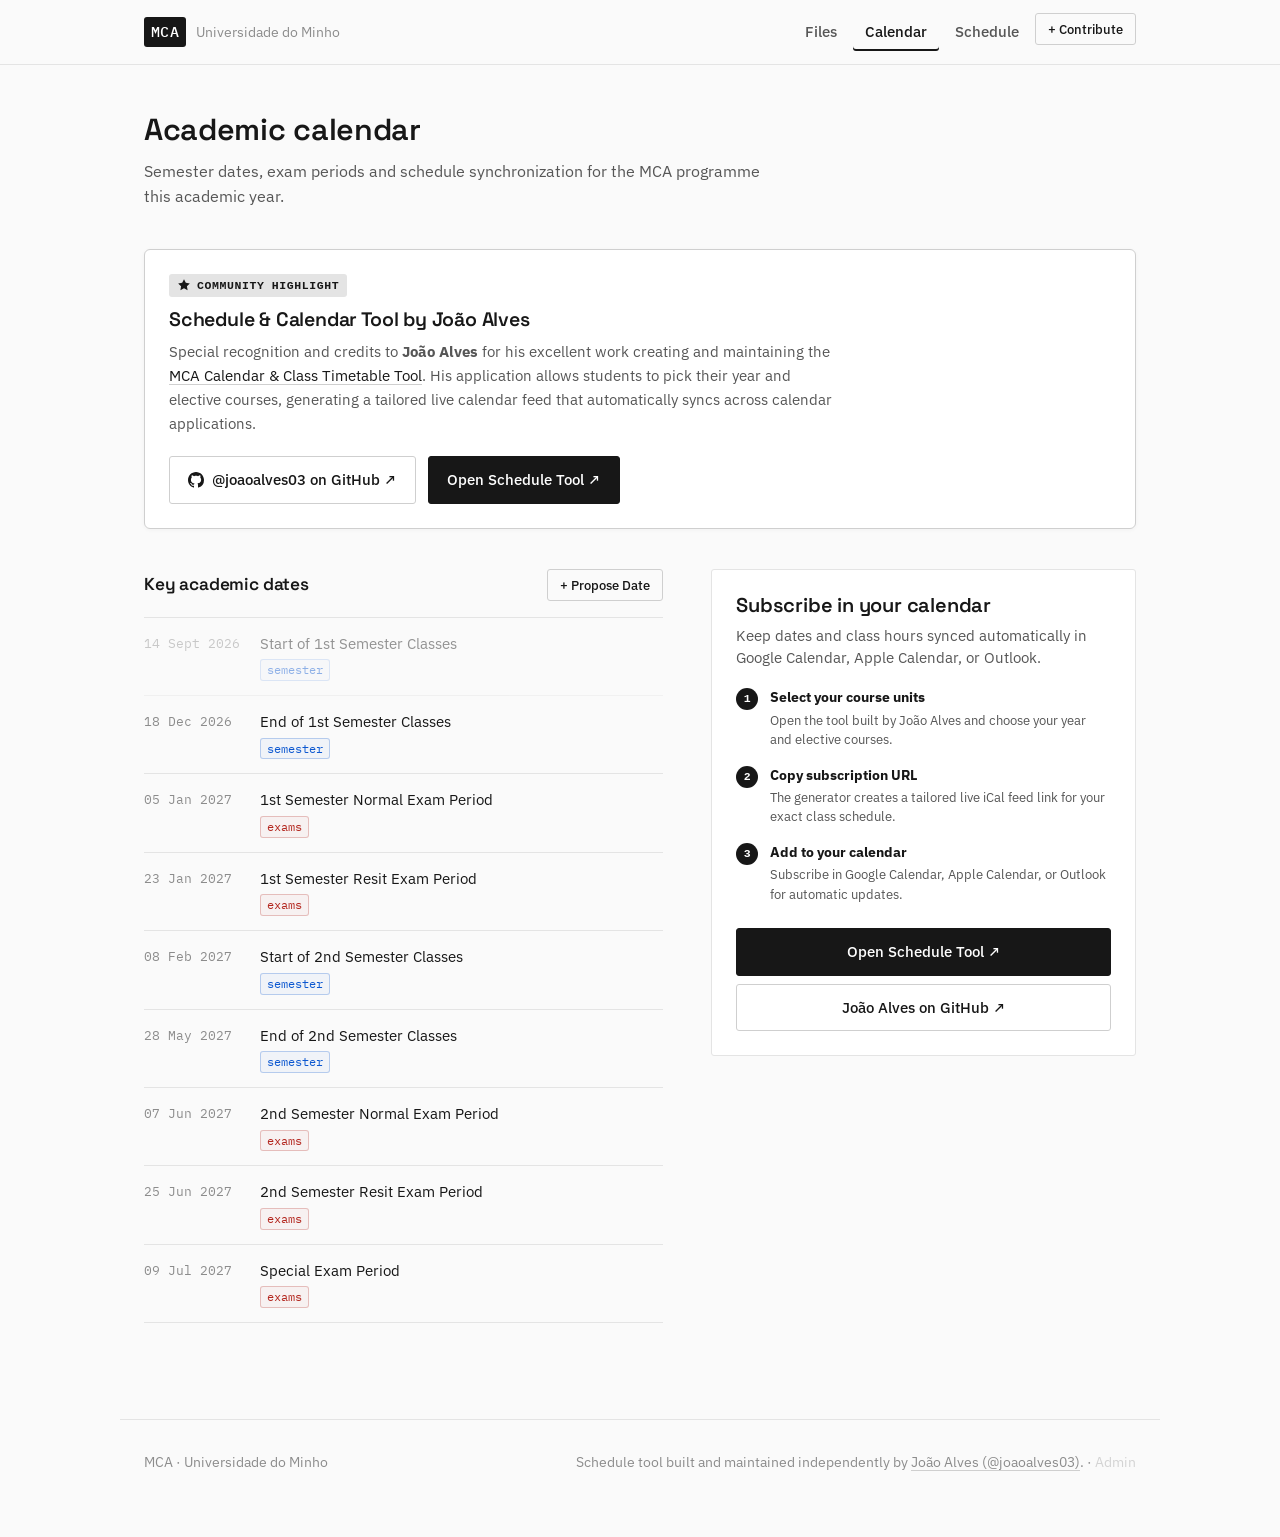
==== commit e49bcdb5: "feat: implement restricted Admin Dashboard (admin.html) with direct-to-main file & calendar manageme" ====
--- a/calendar.html
+++ b/calendar.html
@@ -82,7 +82,7 @@
 
 <footer class="site-footer">
   <span>MCA · Universidade do Minho</span>
-  <span>Schedule tool built and maintained independently by <a href="https://github.com/joaoalves03" target="_blank" rel="noopener">João Alves (@joaoalves03)</a>.</span>
+  <span>Schedule tool built and maintained independently by <a href="https://github.com/joaoalves03" target="_blank" rel="noopener">João Alves (@joaoalves03)</a>. · <a href="admin.html" style="color:inherit; text-decoration:none; opacity:0.35;" title="Admin Dashboard">Admin</a></span>
 </footer>
 
 <script src="assets/data/site-data.js"></script>
--- a/assets/style.css
+++ b/assets/style.css
@@ -1289,3 +1289,840 @@
   text-decoration: underline;
 }
 
+/* ---------------------------------------------------------------------- */
+/* File preview & actions                                                  */
+/* ---------------------------------------------------------------------- */
+
+.file-row {
+  cursor: pointer;
+  user-select: none;
+}
+
+.file-row-actions {
+  display: flex;
+  align-items: center;
+  gap: 6px;
+  margin-left: auto;
+  flex-shrink: 0;
+}
+
+.file-action-btn {
+  display: inline-flex;
+  align-items: center;
+  gap: 5px;
+  font-family: var(--font-mono);
+  font-size: 0.74rem;
+  font-weight: 500;
+  padding: 4px 8px;
+  border-radius: var(--radius);
+  border: 1px solid var(--line-strong);
+  background: var(--surface);
+  color: var(--ink-soft);
+  text-decoration: none;
+  cursor: pointer;
+  transition: background 0.12s ease, color 0.12s ease, border-color 0.12s ease;
+}
+
+.file-action-btn:hover {
+  background: var(--paper);
+  color: var(--ink);
+  border-color: var(--ink);
+}
+
+.file-action-btn.file-download-btn:hover {
+  color: #0b57d0;
+  border-color: #0b57d0;
+}
+
+.file-action-btn svg {
+  flex-shrink: 0;
+}
+
+@media (max-width: 640px) {
+  .file-action-btn span {
+    display: none;
+  }
+  .file-action-btn {
+    padding: 4px 6px;
+  }
+}
+
+/* ---------------------------------------------------------------------- */
+/* Subject empty states & Year intro banner                                */
+/* ---------------------------------------------------------------------- */
+
+.subject-empty-state {
+  display: flex;
+  align-items: center;
+  justify-content: space-between;
+  background: var(--paper);
+  border: 1px dashed var(--line-strong);
+  border-radius: var(--radius);
+  padding: 14px 18px;
+  margin: 10px 4px 6px;
+  gap: 16px;
+}
+
+.subject-empty-text {
+  font-size: 0.88rem;
+  color: var(--ink-soft);
+}
+
+.subject-empty-text strong {
+  color: var(--ink);
+}
+
+.subject-meta .empty-count {
+  font-size: 0.76rem;
+  color: var(--ink-faint);
+  background: var(--line);
+  padding: 1px 6px;
+  border-radius: var(--radius);
+}
+
+.year-intro-banner {
+  background: var(--surface);
+  border: 1px solid var(--line);
+  border-left: 3px solid #0b57d0;
+  border-radius: var(--radius);
+  padding: 16px 20px;
+  margin-bottom: 24px;
+}
+
+.year-intro-badge {
+  display: inline-block;
+  font-family: var(--font-mono);
+  font-size: 0.72rem;
+  font-weight: 600;
+  text-transform: uppercase;
+  letter-spacing: 0.05em;
+  color: #0b57d0;
+  background: rgba(11, 87, 208, 0.08);
+  padding: 2px 8px;
+  border-radius: var(--radius);
+  margin-bottom: 8px;
+}
+
+.year-intro-banner h3 {
+  font-size: 1.05rem;
+  margin: 0 0 6px;
+}
+
+.year-intro-banner p {
+  font-size: 0.88rem;
+  color: var(--ink-soft);
+  margin: 0;
+  line-height: 1.5;
+}
+
+/* ---------------------------------------------------------------------- */
+/* Preview Modal                                                          */
+/* ---------------------------------------------------------------------- */
+
+.preview-modal-card {
+  background: var(--surface);
+  color: var(--ink);
+  border: 1px solid var(--line-strong);
+  border-radius: 8px;
+  width: 95vw;
+  max-width: 1040px;
+  height: 88vh;
+  max-height: 88vh;
+  display: flex;
+  flex-direction: column;
+  overflow: hidden;
+  box-shadow: 0 16px 40px rgba(0, 0, 0, 0.25);
+  animation: slideUp 0.18s ease-out;
+}
+
+.preview-modal-header {
+  display: flex;
+  align-items: center;
+  justify-content: space-between;
+  gap: 16px;
+  padding: 12px 18px;
+  border-bottom: 1px solid var(--line);
+  background: var(--surface);
+  flex-shrink: 0;
+}
+
+.preview-header-info {
+  display: flex;
+  align-items: center;
+  gap: 10px;
+  min-width: 0;
+}
+
+.preview-header-info .file-name {
+  font-weight: 600;
+  font-size: 0.95rem;
+  white-space: nowrap;
+  overflow: hidden;
+  text-overflow: ellipsis;
+}
+
+.preview-header-info .file-size {
+  font-family: var(--font-mono);
+  font-size: 0.78rem;
+  color: var(--ink-faint);
+  flex-shrink: 0;
+}
+
+.preview-header-actions {
+  display: flex;
+  align-items: center;
+  gap: 8px;
+  flex-shrink: 0;
+}
+
+.preview-modal-body {
+  flex: 1;
+  position: relative;
+  overflow: auto;
+  background: var(--paper);
+  display: flex;
+  flex-direction: column;
+}
+
+.preview-pdf-frame {
+  width: 100%;
+  height: 100%;
+  border: none;
+  background: #525659;
+}
+
+.preview-code-wrap {
+  flex: 1;
+  display: flex;
+  flex-direction: column;
+  overflow: hidden;
+}
+
+.preview-code-header {
+  display: flex;
+  align-items: center;
+  justify-content: space-between;
+  padding: 8px 16px;
+  background: var(--surface);
+  border-bottom: 1px solid var(--line);
+  font-family: var(--font-mono);
+  font-size: 0.78rem;
+  color: var(--ink-faint);
+  flex-shrink: 0;
+}
+
+.preview-code-content {
+  margin: 0;
+  padding: 16px 20px;
+  overflow: auto;
+  flex: 1;
+  font-family: var(--font-mono);
+  font-size: 0.84rem;
+  line-height: 1.55;
+  color: var(--ink);
+  background: var(--paper);
+  tab-size: 4;
+  white-space: pre;
+}
+
+.preview-image-wrap {
+  flex: 1;
+  display: flex;
+  align-items: center;
+  justify-content: center;
+  padding: 24px;
+  overflow: auto;
+}
+
+.preview-image-wrap img {
+  max-width: 100%;
+  max-height: 100%;
+  object-fit: contain;
+  border-radius: var(--radius);
+  box-shadow: 0 4px 16px rgba(0, 0, 0, 0.1);
+}
+
+.preview-unsupported-card {
+  margin: auto;
+  padding: 40px 24px;
+  text-align: center;
+  max-width: 440px;
+  display: flex;
+  flex-direction: column;
+  align-items: center;
+  gap: 14px;
+}
+
+.preview-unsupported-card .unsupported-icon {
+  font-size: 3rem;
+  opacity: 0.7;
+}
+
+.preview-unsupported-card h3 {
+  margin: 0;
+  font-size: 1.15rem;
+}
+
+.preview-unsupported-card p {
+  color: var(--ink-soft);
+  font-size: 0.88rem;
+  line-height: 1.5;
+  margin: 0;
+}
+
+.preview-loading {
+  display: flex;
+  flex-direction: column;
+  align-items: center;
+  justify-content: center;
+  gap: 12px;
+  height: 100%;
+  color: var(--ink-faint);
+  font-family: var(--font-mono);
+  font-size: 0.86rem;
+}
+
+.preview-spinner {
+  width: 28px;
+  height: 28px;
+  border: 3px solid var(--line);
+  border-top-color: var(--ink);
+  border-radius: 50%;
+  animation: spin 0.8s linear infinite;
+}
+
+@keyframes spin {
+  to { transform: rotate(360deg); }
+}
+
+.preview-notebook-wrap {
+  padding: 20px 24px;
+  display: flex;
+  flex-direction: column;
+  gap: 14px;
+  overflow-y: auto;
+}
+
+.notebook-cell {
+  border-radius: var(--radius);
+  border: 1px solid var(--line);
+  background: var(--surface);
+  overflow: hidden;
+}
+
+.notebook-cell-prompt {
+  font-family: var(--font-mono);
+  font-size: 0.74rem;
+  padding: 4px 12px;
+  background: var(--paper);
+  border-bottom: 1px solid var(--line);
+  color: var(--ink-faint);
+}
+
+.notebook-cell-code {
+  margin: 0;
+  padding: 12px 14px;
+  font-family: var(--font-mono);
+  font-size: 0.82rem;
+  line-height: 1.5;
+  background: var(--surface);
+  overflow-x: auto;
+}
+
+.notebook-cell-output {
+  padding: 8px 14px;
+  border-top: 1px dashed var(--line);
+  background: var(--paper);
+  font-family: var(--font-mono);
+  font-size: 0.8rem;
+  color: var(--ink-soft);
+  overflow-x: auto;
+  white-space: pre-wrap;
+}
+
+.notebook-cell-markdown {
+  padding: 12px 16px;
+  font-size: 0.9rem;
+  line-height: 1.55;
+  color: var(--ink);
+}
+
+/* ---------------------------------------------------------------------- */
+/* Contribution Guide Box                                                  */
+/* ---------------------------------------------------------------------- */
+
+.contrib-guide-box {
+  background: rgba(11, 87, 208, 0.05);
+  border: 1px solid rgba(11, 87, 208, 0.2);
+  border-radius: var(--radius);
+  padding: 12px 14px;
+  margin: 14px 0 18px;
+}
+
+.guide-step {
+  display: flex;
+  gap: 10px;
+  align-items: flex-start;
+}
+
+.guide-icon {
+  font-size: 1.1rem;
+  flex-shrink: 0;
+  margin-top: 1px;
+}
+
+.guide-text {
+  font-size: 0.84rem;
+  color: var(--ink-soft);
+  line-height: 1.5;
+}
+
+.guide-text strong {
+  color: var(--ink);
+}
+
+/* ---------------------------------------------------------------------- */
+/* In-Modal Dropzone & Automated Submission                                */
+/* ---------------------------------------------------------------------- */
+
+.dropzone-area {
+  border: 2px dashed var(--line-strong);
+  border-radius: var(--radius);
+  padding: 24px 18px;
+  text-align: center;
+  cursor: pointer;
+  background: var(--paper);
+  transition: all 0.15s ease;
+  margin-bottom: 14px;
+}
+
+.dropzone-area:hover,
+.dropzone-area.drag-active {
+  border-color: #0b57d0;
+  background: rgba(11, 87, 208, 0.04);
+}
+
+.dropzone-icon {
+  color: #0b57d0;
+  margin-bottom: 6px;
+}
+
+.dropzone-title {
+  font-weight: 500;
+  font-size: 0.94rem;
+  color: var(--ink);
+}
+
+.dropzone-browse {
+  color: #0b57d0;
+  text-decoration: underline;
+  font-weight: 600;
+}
+
+.dropzone-hint {
+  font-size: 0.78rem;
+  color: var(--ink-faint);
+  margin-top: 4px;
+}
+
+.staged-files-container {
+  margin-bottom: 14px;
+  border: 1px solid var(--line);
+  border-radius: var(--radius);
+  background: var(--surface);
+  padding: 10px 12px;
+}
+
+.staged-files-header {
+  display: flex;
+  justify-content: space-between;
+  align-items: center;
+  margin-bottom: 8px;
+  font-size: 0.78rem;
+  font-family: var(--font-mono);
+  color: var(--ink-soft);
+}
+
+.staged-files-list {
+  display: flex;
+  flex-direction: column;
+  gap: 6px;
+  max-height: 160px;
+  overflow-y: auto;
+}
+
+.staged-file-item {
+  display: flex;
+  align-items: center;
+  gap: 8px;
+  padding: 6px 10px;
+  background: var(--paper);
+  border: 1px solid var(--line);
+  border-radius: var(--radius);
+  font-size: 0.84rem;
+}
+
+.staged-file-name {
+  flex: 1;
+  overflow: hidden;
+  text-overflow: ellipsis;
+  white-space: nowrap;
+}
+
+.staged-file-size {
+  font-family: var(--font-mono);
+  font-size: 0.74rem;
+  color: var(--ink-faint);
+}
+
+.staged-file-remove {
+  background: none;
+  border: none;
+  color: var(--ink-faint);
+  cursor: pointer;
+  padding: 2px 6px;
+  font-size: 0.85rem;
+  border-radius: var(--radius);
+  line-height: 1;
+}
+
+.staged-file-remove:hover {
+  color: #b3261e;
+  background: rgba(179, 38, 30, 0.1);
+}
+
+.submission-progress-view {
+  display: flex;
+  flex-direction: column;
+  align-items: center;
+  justify-content: center;
+  padding: 40px 20px;
+  text-align: center;
+  gap: 14px;
+}
+
+.submission-progress-view h3 {
+  font-size: 1.15rem;
+  margin: 0;
+}
+
+.submission-step-log {
+  font-family: var(--font-mono);
+  font-size: 0.82rem;
+  color: var(--ink-faint);
+  background: var(--paper);
+  padding: 6px 14px;
+  border-radius: var(--radius);
+  border: 1px solid var(--line);
+}
+
+.submission-result-view {
+  display: flex;
+  flex-direction: column;
+  align-items: center;
+  justify-content: center;
+  padding: 30px 20px;
+  text-align: center;
+  gap: 14px;
+}
+
+.submission-result-view .result-icon {
+  font-size: 2.8rem;
+  line-height: 1;
+}
+
+.submission-result-view h3 {
+  font-size: 1.25rem;
+  margin: 0;
+}
+
+.submission-result-view p {
+  font-size: 0.88rem;
+  color: var(--ink-soft);
+  line-height: 1.5;
+  margin: 0;
+  max-width: 440px;
+}
+
+.result-pr-pill {
+  display: inline-flex;
+  align-items: center;
+  gap: 6px;
+  font-family: var(--font-mono);
+  font-size: 0.84rem;
+  font-weight: 500;
+  padding: 6px 14px;
+  background: rgba(11, 87, 208, 0.08);
+  color: #0b57d0;
+  border-radius: var(--radius);
+  border: 1px solid rgba(11, 87, 208, 0.2);
+}
+
+.result-actions {
+  display: flex;
+  gap: 10px;
+  margin-top: 8px;
+}
+
+/* ---------------------------------------------------------------------- */
+/* Admin Portal & Management Dashboard                                    */
+/* ---------------------------------------------------------------------- */
+
+.admin-badge {
+  background: #b3261e;
+  color: #ffffff;
+  font-size: 0.68rem;
+  font-weight: 700;
+  letter-spacing: 0.04em;
+  text-transform: uppercase;
+  padding: 2px 7px;
+  border-radius: 4px;
+  margin-left: 8px;
+  display: inline-block;
+  vertical-align: middle;
+}
+
+.admin-login-wrapper {
+  display: flex;
+  align-items: center;
+  justify-content: center;
+  min-height: 55vh;
+  padding: 40px 20px;
+}
+
+.admin-login-card {
+  background: var(--paper);
+  border: 1px solid var(--line-strong);
+  border-radius: calc(var(--radius) * 1.5);
+  padding: 36px 30px;
+  max-width: 440px;
+  width: 100%;
+  box-shadow: 0 4px 20px rgba(0, 0, 0, 0.06);
+  text-align: center;
+}
+
+.admin-login-icon {
+  font-size: 2.6rem;
+  margin-bottom: 12px;
+  line-height: 1;
+}
+
+.admin-login-card h2 {
+  font-size: 1.35rem;
+  margin: 0 0 6px;
+  color: var(--ink);
+}
+
+.admin-login-card p {
+  font-size: 0.86rem;
+  color: var(--ink-soft);
+  margin: 0 0 20px;
+  line-height: 1.5;
+}
+
+.admin-dashboard-container {
+  max-width: var(--content-width);
+  margin: 0 auto;
+  padding: 20px 0 60px;
+}
+
+.admin-header-row {
+  display: flex;
+  justify-content: space-between;
+  align-items: center;
+  margin-bottom: 24px;
+  flex-wrap: wrap;
+  gap: 14px;
+}
+
+.admin-status-indicator {
+  display: flex;
+  align-items: center;
+  gap: 8px;
+  font-size: 0.8rem;
+  font-family: var(--font-mono);
+  color: var(--ink-soft);
+  background: var(--surface);
+  padding: 6px 12px;
+  border-radius: var(--radius);
+  border: 1px solid var(--line);
+}
+
+.admin-status-dot {
+  width: 8px;
+  height: 8px;
+  border-radius: 50%;
+  background: #1b873f;
+}
+
+.admin-tab-bar {
+  display: flex;
+  gap: 8px;
+  border-bottom: 1px solid var(--line);
+  margin-bottom: 24px;
+}
+
+.admin-tab-btn {
+  padding: 10px 18px;
+  font-size: 0.92rem;
+  font-weight: 500;
+  border: none;
+  background: none;
+  color: var(--ink-soft);
+  cursor: pointer;
+  border-bottom: 2px solid transparent;
+  transition: all 0.15s ease;
+}
+
+.admin-tab-btn:hover {
+  color: var(--ink);
+}
+
+.admin-tab-btn.active {
+  color: #0b57d0;
+  border-bottom-color: #0b57d0;
+  font-weight: 600;
+}
+
+.admin-card {
+  background: var(--paper);
+  border: 1px solid var(--line);
+  border-radius: var(--radius);
+  padding: 20px;
+  margin-bottom: 20px;
+}
+
+.admin-card-title {
+  font-size: 1.05rem;
+  font-weight: 600;
+  margin: 0 0 14px;
+  color: var(--ink);
+  display: flex;
+  align-items: center;
+  justify-content: space-between;
+}
+
+.admin-files-table {
+  display: flex;
+  flex-direction: column;
+  gap: 6px;
+  margin-top: 10px;
+}
+
+.admin-file-row {
+  display: flex;
+  align-items: center;
+  justify-content: space-between;
+  padding: 8px 12px;
+  background: var(--surface);
+  border: 1px solid var(--line);
+  border-radius: var(--radius);
+  font-size: 0.86rem;
+  gap: 12px;
+}
+
+.admin-file-info {
+  display: flex;
+  align-items: center;
+  gap: 10px;
+  flex: 1;
+  overflow: hidden;
+}
+
+.admin-file-name {
+  font-weight: 500;
+  overflow: hidden;
+  text-overflow: ellipsis;
+  white-space: nowrap;
+}
+
+.admin-file-badge {
+  font-family: var(--font-mono);
+  font-size: 0.74rem;
+  color: var(--ink-faint);
+  background: var(--paper);
+  padding: 2px 6px;
+  border-radius: 4px;
+  border: 1px solid var(--line);
+}
+
+.admin-btn-delete {
+  background: rgba(179, 38, 30, 0.08);
+  color: #b3261e;
+  border: 1px solid rgba(179, 38, 30, 0.2);
+  padding: 4px 10px;
+  font-size: 0.78rem;
+  font-weight: 500;
+  border-radius: var(--radius);
+  cursor: pointer;
+  transition: all 0.15s ease;
+  flex-shrink: 0;
+}
+
+.admin-btn-delete:hover {
+  background: #b3261e;
+  color: #ffffff;
+}
+
+.admin-calendar-table {
+  width: 100%;
+  border-collapse: collapse;
+  margin-top: 10px;
+}
+
+.admin-calendar-table th,
+.admin-calendar-table td {
+  padding: 10px 12px;
+  border-bottom: 1px solid var(--line);
+  text-align: left;
+  font-size: 0.86rem;
+}
+
+.admin-calendar-table th {
+  font-size: 0.78rem;
+  font-weight: 600;
+  color: var(--ink-soft);
+  text-transform: uppercase;
+  letter-spacing: 0.04em;
+  background: var(--surface);
+}
+
+.admin-calendar-input {
+  width: 100%;
+  padding: 6px 8px;
+  font-size: 0.84rem;
+  border: 1px solid var(--line-strong);
+  border-radius: var(--radius);
+  background: var(--paper);
+  color: var(--ink);
+}
+
+.admin-calendar-input:focus {
+  outline: none;
+  border-color: #0b57d0;
+}
+
+.admin-toast {
+  position: fixed;
+  bottom: 24px;
+  right: 24px;
+  background: #1e1e1e;
+  color: #ffffff;
+  padding: 12px 20px;
+  border-radius: var(--radius);
+  font-size: 0.88rem;
+  box-shadow: 0 4px 16px rgba(0,0,0,0.25);
+  display: flex;
+  align-items: center;
+  gap: 10px;
+  z-index: 9999;
+  animation: toastFadeIn 0.2s ease;
+}
+
+@keyframes toastFadeIn {
+  from { opacity: 0; transform: translateY(10px); }
+  to { opacity: 1; transform: translateY(0); }
+}
+
+
+
